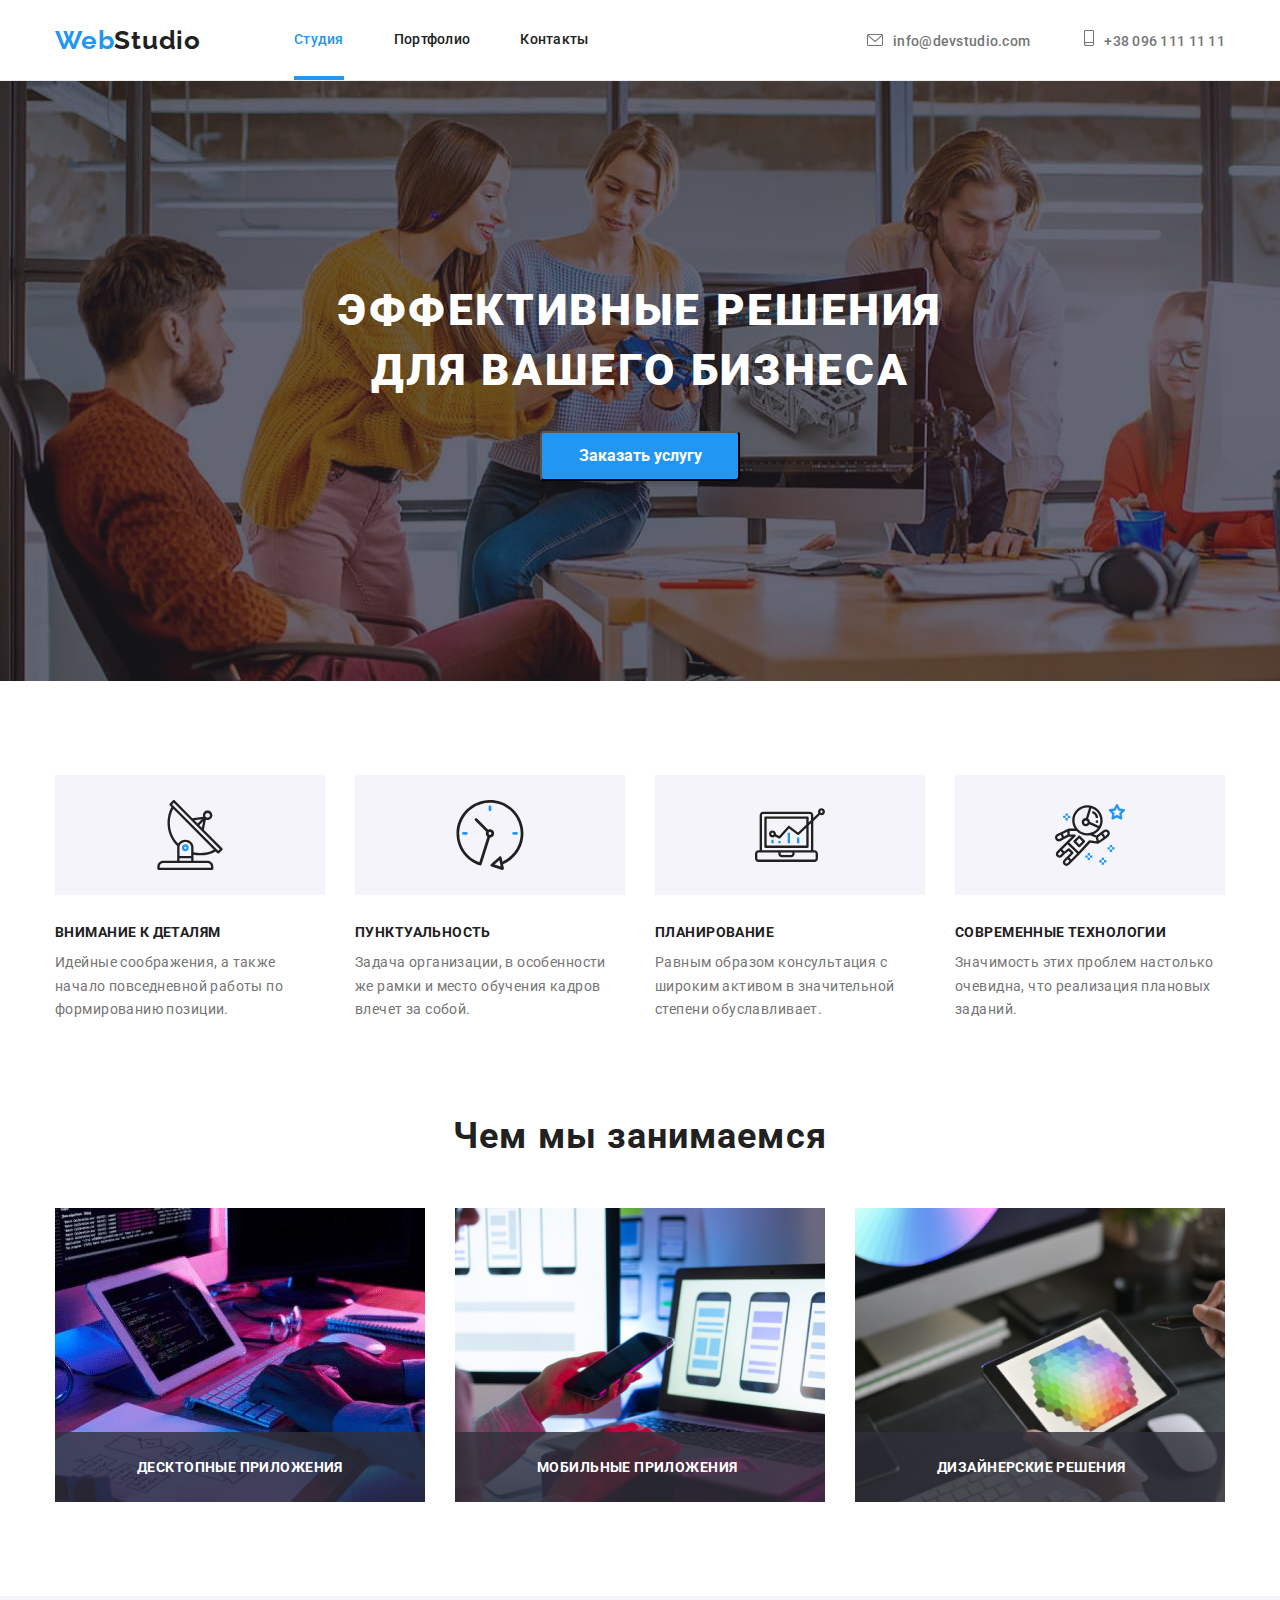
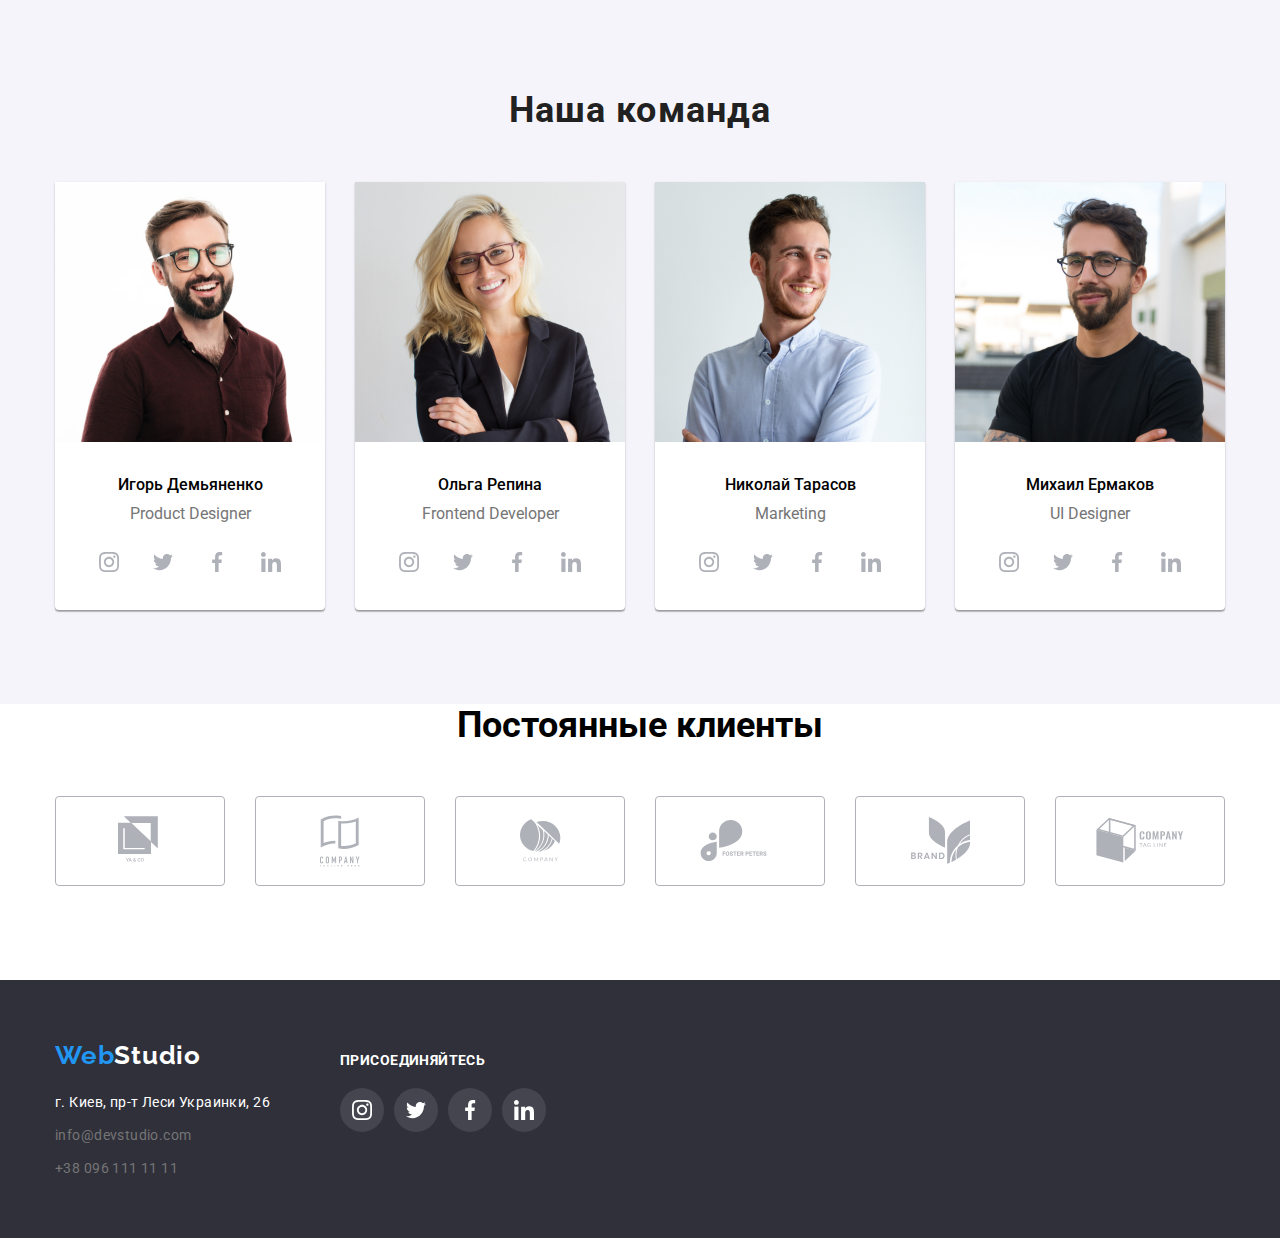
==== index.html @ 8945f526 "start" ====
<!DOCTYPE html>
<html lang="ru">

<head>
    <meta charset="UTF-8">
    <meta name="viewport" content="width=device-width, initial-scale=1.0">
    <title>домашка</title>
    <link rel="stylesheet" href="https://cdnjs.cloudflare.com/ajax/libs/modern-normalize/1.0.0/modern-normalize.min.css">
    <link rel="stylesheet" href="<link rel="preconnect" href="https://fonts.gstatic.com">
    <link href="https://fonts.googleapis.com/css2?family=Raleway:wght@700&family=Roboto:wght@400;500;700;900&display=swap" rel="stylesheet">
    <link rel="stylesheet" href="./css/styles.css">
</head>

<body>
    
        <!-- Шапка сайта -->
    <header class="header">
        <div class="container-header">
        <nav class="site-nav" >
            <a class="logo-a" href="#" tabindex="0"> <span class="logo">Web</span>Studio </a>
            <ul class="logo-a-list" > 
                <li class="logo-a-list-item"> <a class="logo-a-list-link" href="#"> <span class="studio" >Студия</span></a></li>
                <li class="logo-a-list-item"> <a class="logo-a-list-link" href="./portfolio.html" > <span class="text-portfolio">Портфолио</span></a> </li>
                <li class="logo-a-list-item"> <a class="logo-a-list-link" href="#" >Контакты</a> </li>
            </ul>
        </nav>
        <address class="header-contact">
            <a class="adress-mail"   href="mailto:info@devstudio.com"> <span  >
                <svg class="header-contact-svg">
                <use href="./images/sprite.svg#icon-mail"></use>
                </svg>info@devstudio.com</span></a>
            <a class="header-contact-tel" href="tel:+380961111111"><span > 
                <svg class="header-contact-tel-svg">
                    <use href="./images/sprite.svg#icon-smartphone"></use>
                </svg>+38 096 111 11 11 </span></a>
        </address>
        </div>
    </header>
    <main>
                <!-- Слоган -->
        <section class="hero">
            <div class="container">
            <h1 class="slogan">ЭФФЕКТИВНЫЕ РЕШЕНИЯ <br> ДЛЯ ВАШЕГО БИЗНЕСА</h1>
            <button data-modal-open class="button-main" type="button"  > <span class="button-main-text" >Заказать услугу</span></button>
            
            <div data-modal class="backdrop is-hidden">
                <div class="modal">
                    <button data-modal-close class="modal-svg" type="button"><svg width="18" height="18">
                            <use xlink:href="./images/sprite2.svg#close"></use>
                        </svg>
                    </button>
                </div>
            </div>
            </div>
        </section>
        <!-- Критерии  -->
    <section class="criterion">
        <div class="container">
            <ul class="criterion-list">
                <li class="criterion-list-item icon-antenna">
                    <h3 class="criterion-title">ВНИМАНИЕ К ДЕТАЛЯМ</h3> <span class="criterion-list-text"> Идейные соображения, а также начало повседневной работы по
                        формированию позиции.</span>
                </li>
                <li class="criterion-list-item icon-clock">
                    <h3 class="criterion-title">ПУНКТУАЛЬНОСТЬ</h3> <span class="criterion-list-text">Задача организации, в особенности же рамки и место обучения кадров
                        влечет за собой.</span>
                </li>
                <li class="criterion-list-item icon-diagram">
                    <h3 class="criterion-title">ПЛАНИРОВАНИЕ</h3> <span class="criterion-list-text">Равным образом консультация с широким активом в значительной степени
                        обуславливает.</span>
                </li>
                <li class="criterion-list-item icon-astronaut">
                    <h3 class="criterion-title">СОВРЕМЕННЫЕ ТЕХНОЛОГИИ</h3> <span class="criterion-list-text">Значимость этих проблем настолько очевидна, что реализация
                        плановых заданий.</span>
                </li>
            </ul>
        </div>
    </section>
        <!-- Чем мы занимаемся -->
        <section class="about-us">
        <div class="container">
            <h2 class="about-us-title">Чем мы занимаемся </h2>
            <ul class="about-us-list">
               <div class="about-us-thumb"> <li class="about-us-title-item"> <img src="images/comp.jpg" width="370" height="294" alt="на компе"> <div class="about-us-box"> <p class="about-us-text">Десктопные приложения</p></div> </li> </div>
                <div class="about-us-thumb"> <li class="about-us-title-item"> <img src="images/img-1.jpg" width="370" height="294" alt=" на телефоне"><div class="about-us-box">
                    <p class="about-us-text">Мобильные приложения</p>
                </div> </li></div>
                <div class="about-us-thumb"> <li class="about-us-title-item"> <img src="images/img-2.jpg" width="370" height="294" alt="планшет"><div class="about-us-box">
                    <p class="about-us-text">Дизайнерские решения</p>
                </div> </li></div>
            </ul>
        </div>
        </section>
        <!-- Наша команда -->
        <section class="team">
            <div class="container">
            <h2 class="team-title">Наша команда</h2>
            <ul class="team-list" >
                <li class="team-list-item"> <img class="team-img" src="images/Игорь.jpg" width="270" height="260" alt=" Игорь">
                    <h4 class="team-list-title">Игорь Демьяненко</h4> <span class="team-list-text" lang="en">Product Designer</span>
                    <ul class="team-list-link">
                        
                        <li class="team-list-link-li"> <a class="team-list-link-item" tabindex="0"><svg class="team-list-link-svg"><use href="./images/sprite2.svg#instagram"></use></svg></a>   </li>
                        <li class="team-list-link-li"> <a class="team-list-link-item" tabindex="0"><svg class="team-list-link-svg"><use href="./images/sprite2.svg#twitter"></use></svg></a>   </li> 
                        <li class="team-list-link-li"> <a class="team-list-link-item" tabindex="0"><svg class="team-list-link-svg"><use href="./images/sprite2.svg#facebook"></use></svg></a>   </li>
                        <li class="team-list-link-li"> <a class="team-list-link-item" tabindex="0"><svg class="team-list-link-svg"><use href="./images/sprite2.svg#linkedin"></use></svg></a>   </li>
                        
                    </ul>
                </li>
                <li class="team-list-item"> <img class="team-img" src="images/Ольга.jpg" width="270" height="260" alt="Ольга">
                    <h4 class="team-list-title">Ольга Репина</h4> <span  class="team-list-text" lang="en">Frontend Developer</span>
                    <ul class="team-list-link">
                    
                        <li class="team-list-link-li"> <a class="team-list-link-item" tabindex="0"><svg class="team-list-link-svg">
                                    <use href="./images/sprite2.svg#instagram"></use>
                                </svg></a> </li>
                        <li class="team-list-link-li"> <a class="team-list-link-item" tabindex="0"><svg class="team-list-link-svg">
                                    <use href="./images/sprite2.svg#twitter"></use>
                                </svg></a> </li>
                        <li class="team-list-link-li"> <a class="team-list-link-item" tabindex="0"><svg class="team-list-link-svg">
                                    <use href="./images/sprite2.svg#facebook"></use>
                                </svg></a> </li>
                        <li class="team-list-link-li"> <a class="team-list-link-item" tabindex="0"><svg class="team-list-link-svg">
                                    <use href="./images/sprite2.svg#linkedin"></use>
                                </svg></a> </li>
                    
                    </ul>
                </li>
                <li class="team-list-item" > <img class="team-img" src="images/Николай.jpg" width="270" height="260" alt="Николай">
                    <h4 class="team-list-title">Николай Тарасов</h4> <span class="team-list-text" lang="en">Marketing</span>
                    <ul class="team-list-link">
                    
                        <li class="team-list-link-li" > <a class="team-list-link-item" tabindex="0"><svg class="team-list-link-svg">
                                    <use href="./images/sprite2.svg#instagram"></use>
                                </svg></a> </li>
                        <li class="team-list-link-li"> <a class="team-list-link-item" tabindex="0"><svg class="team-list-link-svg">
                                    <use href="./images/sprite2.svg#twitter"></use>
                                </svg></a> </li>
                        <li class="team-list-link-li"> <a class="team-list-link-item" tabindex="0"><svg class="team-list-link-svg">
                                    <use href="./images/sprite2.svg#facebook"></use>
                                </svg></a> </li>
                        <li class="team-list-link-li"> <a class="team-list-link-item" tabindex="0"><svg class="team-list-link-svg">
                                    <use href="./images/sprite2.svg#linkedin"></use>
                                </svg></a> </li>
                    </ul>
                </li>
                <li class="team-list-item"> <img class="team-img" src="images/Михаил.jpg" width="270" height="260" alt="Михаил">
                    <h4 class="team-list-title">Михаил Ермаков</h4> <span class="team-list-text" lang="en">UI Designer</span>
                    <ul class="team-list-link">
                    
                        <li  class="team-list-link-li"> <a  class="team-list-link-item" tabindex="0"><svg class="team-list-link-svg">
                                    <use href="./images/sprite2.svg#instagram"></use>
                                </svg></a> </li>
                        <li class="team-list-link-li"> <a class="team-list-link-item" tabindex="0"><svg class="team-list-link-svg">
                                    <use href="./images/sprite2.svg#twitter"></use>
                                </svg></a> </li>
                        <li class="team-list-link-li"> <a class="team-list-link-item" tabindex="0"><svg class="team-list-link-svg">
                                    <use href="./images/sprite2.svg#facebook"></use>
                                </svg></a> </li>
                        <li class="team-list-link-li"> <a class="team-list-link-item" tabindex="0"><svg class="team-list-link-svg">
                                    <use href="./images/sprite2.svg#linkedin"></use>
                                </svg></a> </li>
                    </ul>
                </li>
            </ul>
            </div>
        </section>

        <!-- Постоянные клиенты -->
        <section class="clients">
            <div class="container">
            <h2 class="clients-title" >Постоянные клиенты</h2>
        <ul class="clients-list">
            <li class="clients-list-item"><a class="clients-link" href=""><svg class="clients-svg" width="44" height="49"><use href="./images/sprite2.svg#yaco"></use></svg></a></li>
            <li class="clients-list-item"><a class="clients-link" href=""><svg class="clients-svg" width="40" height="52"><use href="./images/sprite2.svg#company-1"></use></svg></a></li>
            <li class="clients-list-item"><a class="clients-link" href=""><svg  class="clients-svg"width="41" height="43"><use href="./images/sprite2.svg#company-2"></use></svg></a></li>
            <li class="clients-list-item"><a class="clients-link" href=""><svg class="clients-svg" width="80" height="42"><use href="./images/sprite2.svg#foster-peters"></use></svg></a></li>
            <li class="clients-list-item"><a class="clients-link" href=""><svg class="clients-svg" width="59" height="47"><use href="./images/sprite2.svg#brand"></use></svg></a></li>
            <li class="clients-list-item"><a class="clients-link" href=""><svg class="clients-svg" width="88" height="45"><use href="./images/sprite2.svg#company-3"></use></svg></a></li>
        </ul>
        </div>
        </section>
        </main>
        <!-- Подвал -->
        <footer class="footer">
            <div class="container">
                <div class="footer-container">
                <div class="footer-maininfo" >
            <a class="logo-a-footer" href="#"> <span class="logo">Web</span><span class="logo-a-footer-text">Studio</span></a>
            <address class="footer-adress">
                <ul class="footer-list">
               <li class="footer-list-item"> <a class="footer-list-text" href="https://goo.gl/maps/csx7mLunFfqbMCbs7" target="_blank">г. Киев, пр-т Леси Украинки, 26</a> </li>
               <li class="footer-list-item"> <a class="footer-list-contact" href="mailto:info@devstudio.com">info@devstudio.com</a> </li>
               <li class="footer-list-item"> <a class="footer-list-contact" href="tel:+380961111111">+38 096 111 11 11</a> </li>
                </ul>
            </address>
                </div>
            <!-- Присоединяйтесь -->
            <div class="container-recconect">
                <h4>ПРИСОЕДИНЯЙТЕСЬ</h4>
                <ul class="container-recconect-list">
                
                    <li class="container-recconect-list-item"> <a class="recconect-list-link" tabindex="0"><svg class="recconect-svg">
                                <use href="./images/sprite2.svg#instagram"></use>
                            </svg></a> </li>
                    <li class="container-recconect-list-item"> <a class="recconect-list-link" tabindex="0"><svg class="recconect-svg">
                                <use href="./images/sprite2.svg#twitter"></use>
                            </svg></a> </li>
                    <li class="container-recconect-list-item"> <a class="recconect-list-link" tabindex="0"><svg class="recconect-svg">
                                <use href="./images/sprite2.svg#facebook"></use>
                            </svg></a> </li>
                    <li class="container-recconect-list-item"> <a class="recconect-list-link" tabindex="0"><svg class="recconect-svg">
                                <use href="./images/sprite2.svg#linkedin"></use>
                            </svg></a> </li>
                
                </ul>
            </div>
            </div>
            </div>
            
        </footer>
    
    <script src="./js/modal.js"></script>
</body>

</html>
---- css/styles.css ----
/* Общие значения для цвета и шрифта */
:root {
  --primary-text-color: #757575;
  --title-text-color: #212121;
  --dedicated-text-color: #2196f3;
  --heroandadress-text-color: #ffffff;
  --main-font: 'Roboto', sans-serif;
  --second-font: 'Raleway', sans-serif;
}

/* Общие правила для всех тегов */
h1,
h2,
h3,
h4,
h5,
h6 {
  margin: 0;
}
p {
  margin: 0;
}
address {
  font-style: normal;
}
ul {
  list-style: none;
  padding: 0px;
  margin: 0px;
}

body {
  font-family: var(--main-font);
  margin: 0;
}
a {
  text-decoration: none;
  color: var(--title-text-color);
}
/* Общие правила для контейнера Дива */
.container {
  width: 1200px;
  padding: 0 15px;
  margin: 0 auto;
  align-items: center;
  display: block;
}
/* Общие правила  */
.adress-mail:hover,
.adress-mail:focus {
  color: var(--dedicated-text-color);
  transition: 250ms cubic-bezier(0.4, 0, 0.2, 1);
}
.adress-mail:hover .header-contact-svg,
.adress-mail:focus .header-contact-svg {
  fill: var(--dedicated-text-color);
  transition: 250ms cubic-bezier(0.4, 0, 0.2, 1);
}

.button:hover,
.button:focus {
  background: #2196f3;
  transition: 250ms cubic-bezier(0.4, 0, 0.2, 1);
}
.portfolio {
  color: var(--dedicated-text-color);
}
.portfolio::after {
  content: '';
  position: absolute;
  display: inline-block;
  width: 100%;
  height: 4px;
  background-color: #2196f3;
  bottom: 0;
  left: 0;
}
.studio {
  color: var(--dedicated-text-color);
}
.studio::after {
  content: '';
  position: absolute;
  display: inline-block;
  width: 100%;
  height: 4px;
  background-color: #2196f3;
  bottom: 0;
  left: 0;
}

/* Стили для СТУДИЯ */
/* Стили для верхней линии header */
.container-header {
  width: 1200px;
  padding: 0 15px;
  margin: 0 auto;
  align-items: center;
  display: flex;
}
header {
  border-bottom: 1px solid#ececec;

  background-color: var(--heroandadress-text-color);
}
.logo {
  color: var(--dedicated-text-color);
}
.logo-a-list-link {
  position: relative;
  display: inline-block;
  padding-top: 32px;
  padding-bottom: 32px;
}
.logo-a-list-link:hover,
.logo-a-list-link:focus {
  color: var(--dedicated-text-color);
  transition: 250ms cubic-bezier(0.4, 0, 0.2, 1);
}
.logo-a:hover,
.logo-a:focus {
  color: var(--dedicated-text-color);
  transition: 250ms cubic-bezier(0.4, 0, 0.2, 1);
}
.logo-a {
  font-family: var(--second-font);
  font-style: normal;
  font-weight: bold;
  font-size: 26px;
  line-height: 1.19;
  letter-spacing: 0.03em;
  color: var(--title-text-color);
  margin-right: 93px;
}
.logo-a-list {
  font-style: normal;
  font-weight: 500;
  font-size: 14px;
  line-height: 1.14;
  letter-spacing: 0.02em;
  display: flex;
}
.logo-a-list-item:not(:last-child) {
  margin-right: 50px;
}
.site-nav {
  display: flex;
  align-items: center;
}
.header-contact-tel {
  color: var(--primary-text-color);
}
.header-contact-tel:hover,
.header-contact-tel:focus {
  color: var(--dedicated-text-color);
  transition: 250ms cubic-bezier(0.4, 0, 0.2, 1);
}
.header-contact-tel:hover .header-contact-tel-svg,
.header-contact-tel:focus .header-contact-tel-svg {
  fill: var(--dedicated-text-color);
  transition: 250ms cubic-bezier(0.4, 0, 0.2, 1);
}
.header-contact {
  margin-left: auto;
}
.header-contact-tel {
  font-style: normal;
  font-weight: 500;
  font-size: 14px;
  line-height: 16px;
  letter-spacing: 0.02em;
}
.adress-mail {
  margin-right: 50px;
  color: var(--primary-text-color);
  font-style: normal;
  font-weight: 500;
  font-size: 14px;
  line-height: 16px;
  letter-spacing: 0.02em;
}
.header-contact-svg {
  width: 16px;
  height: 12px;
  fill: #757575;
  margin-right: 10px;
}
.header-contact-tel-svg {
  width: 10px;
  height: 16px;
  fill: #757575;
  margin-right: 10px;
}
/* Секция Герой */

/* Скрытый заголовок */
.visually-hidden {
  position: absolute;
  width: 1px;
  height: 1px;
  margin: -1px;
  border: 0;
  padding: 0;

  white-space: nowrap;
  clip-path: imset(100%);
  clip: rect(0 0 0 0);
}

.hero {
  display: flex;
  flex-direction: column;
  text-align: center;
  margin-bottom: 94px;
  background-image: linear-gradient(
      rgba(47, 48, 58, 0.4),
      rgba(47, 48, 58, 0.4)
    ),
    url('../images/hero.jpg');
  background-repeat: no-repeat;
  max-width: 1600px;
  margin-left: auto;
  margin-right: auto;
}
.slogan {
  font-style: normal;
  font-weight: 900;
  font-size: 44px;
  line-height: 1.36;
  letter-spacing: 0.06em;
  text-transform: uppercase;
  margin-top: 200px;
  margin-bottom: 30px;
  color: var(--heroandadress-text-color);
}

.button-main {
  background: #2196f3;
  box-shadow: 0px 4px 4px rgba(0, 0, 0, 0.15);
  border-radius: 4px;
  width: 200px;
  height: 50px;
  margin-bottom: 200px;
}
.button-main-text {
  font-family: var(--main-font);
  font-weight: bold;
  font-size: 16px;
  line-height: 30px;
  color: var(--heroandadress-text-color);
  min-width: 200px;
  height: 50px;
}

.button span:hover,
.button span:focus {
  color: #ffffff;
  transition: 250ms cubic-bezier(0.4, 0, 0.2, 1);
}
/* МОДАЛКА */
.backdrop {
  position: fixed;
  top: 0;
  left: 0;
  width: 100%;
  height: 100%;
  background: rgba(0, 0, 0, 0.2);
  z-index: 1;
  transition: 250ms cubic-bezier(0.4, 0, 0.2, 1);
}
.backdrop.is-hidden {
  opacity: 0;
  pointer-events: none;
}

.modal {
  position: absolute;
  top: 50%;
  left: 50%;
  transform: translate(-50%, -50%);

  width: 528px;
  height: 581px;
  background-color: #ffffff;
  box-shadow: 0px 1px 3px rgba(0, 0, 0, 0.12), 0px 1px 1px rgba(0, 0, 0, 0.14),
    0px 2px 1px rgba(0, 0, 0, 0.2);
  border-radius: 4px;
}
.modal-svg {
  position: absolute;
  top: 8px;
  right: 8px;
  width: 30px;
  height: 30px;
  background: #ffffff;
  border-radius: 50%;
  border: 1px solid rgba(0, 0, 0, 0.1);
  box-sizing: border-box;
  justify-content: center;
  align-items: center;
  display: flex;
}
/* Критерии */
.criterion {
  margin-bottom: 94px;
}
.criterion-list {
  display: flex;
}
.criterion-title {
  font-style: normal;
  font-weight: bold;
  font-size: 14px;
  line-height: 1.14;
  letter-spacing: 0.03em;
  text-transform: uppercase;
  color: var(--title-text-color);
  margin-bottom: 10px;
}
.criterion-list-text {
  font-style: normal;
  font-weight: normal;
  font-size: 14px;
  line-height: 1.71;
  letter-spacing: 0.03em;
  color: var(--primary-text-color);
}

.criterion-list-item::before {
  content: '';
  display: block;
  width: 270px;
  height: 120px;
  background-position: center;
  background-repeat: no-repeat;
  background-color: #f5f4fa;
  margin-bottom: 30px;
}
.icon-antenna::before {
  background-image: url('../images/antenna.svg');
}
.icon-clock::before {
  background-image: url('../images/clock.svg');
}
.icon-diagram::before {
  background-image: url('../images/diagram.svg');
}
.icon-astronaut::before {
  background-image: url('../images/astronaut.svg');
}
.criterion-list-item:not(:last-child) {
  margin-right: 30px;
}

/* Чем мы занимаемся */
.about-us-list {
  display: flex;
}

.about-us {
  margin-bottom: 94px;
}
.about-us-title {
  font-weight: bold;
  font-size: 36px;
  line-height: 1.16;
  text-align: center;
  letter-spacing: 0.03em;
  color: var(--title-text-color);
  margin-bottom: 50px;
}
.about-us-thumb:not(:last-child) {
  margin-right: 30px;
}
.about-us-thumb {
  position: relative;
  width: 370px;
  height: 294px;
}
.about-us-box {
  display: block;
  width: 370px;
  height: 70px;

  position: absolute;
  bottom: 0;
  left: 0;
  background: rgba(47, 48, 58, 0.8);
}
.about-us-text {
  display: inline-block;
  font-style: normal;
  font-weight: bold;
  font-size: 14px;
  line-height: 16px;

  letter-spacing: 0.03em;
  text-transform: uppercase;
  margin: 27px 82px;
  color: #ffffff;
}
/* Наша команда */
.team {
  padding-top: 94px;
  background-color: #f5f4fa;
}
.team-list {
  display: flex;
}
.team-list-item {
  width: 270px;
  height: 428px;
  box-shadow: 0px 1px 3px rgba(0, 0, 0, 0.12), 0px 1px 1px rgba(0, 0, 0, 0.14),
    0px 2px 1px rgba(0, 0, 0, 0.2);
  border-radius: 0px 0px 4px 4px;
  background-color: var(--heroandadress-text-color);
  text-align: center;
  margin-bottom: 94px;
}
.team-list-item:not(:last-child) {
  margin-right: 30px;
}
.team-img {
  margin-bottom: 30px;
}
.team-title {
  font-weight: bold;
  font-size: 36px;
  line-height: 1.16;
  text-align: center;
  letter-spacing: 0.03em;
  color: var(--title-text-color);
  margin-bottom: 50px;
}
.team-list-title {
  font-style: normal;
  font-weight: 500;
  font-size: 16px;
  line-height: 1.18;
  margin-bottom: 10px;
}
.team-list-text {
  font-style: normal;
  font-weight: normal;
  font-size: 16px;
  line-height: 1.18;
  color: var(--primary-text-color);
}
.team-list-link {
  display: flex;
  justify-content: center;
  margin-top: 16px;
}
.team-list-link-li:not(:last-child) {
  margin-right: 10px;
}
.team-list-link-item {
  width: 44px;
  height: 44px;
  display: block;
  border-radius: 50%;
  background-color: #ffffff;
  display: flex;
  justify-content: center;
  align-items: center;
}

.team-list-link-li:focus {
  background-color: #2196f3;
  transition: 250ms cubic-bezier(0.4, 0, 0.2, 1);
}
.team-list-link-item:hover,
.team-list-link-item:focus {
  background-color: #2196f3;
  transition: 250ms cubic-bezier(0.4, 0, 0.2, 1);
}
.team-list-link-item:hover .team-list-link-svg,
.team-list-link-item:focus .team-list-link-svg {
  fill: #ffffff;
  transition: 250ms cubic-bezier(0.4, 0, 0.2, 1);
}
.team-list-link-svg {
  width: 20px;
  height: 20px;
  fill: #afb1b8;
}
/* Клиенты */
.clients {
  margin-bottom: 94px;
}
.clients-list {
  display: flex;
}
.clients-title {
  text-align: center;
  font-style: normal;
  font-weight: bold;
  font-size: 36px;
  line-height: 42px;
  margin-bottom: 50px;
}
.clients-list-item:not(:last-child) {
  margin-right: 30px;
}
.clients-link {
  display: flex;
  width: 170px;
  height: 90px;
  border: 1px solid #afb1b8;
  border-radius: 4px;
}
.clients-svg {
  margin: auto;
  fill: #afb1b8;
}
.clients-link:hover,
.clients-link:focus {
  border: 1px solid #2196f3;
  border-radius: 4px;
  transition: 250ms cubic-bezier(0.4, 0, 0.2, 1);
}
.clients-link:hover .clients-svg,
.clients-link:focus .clients-svg {
  fill: #2196f3;
  transition: 250ms cubic-bezier(0.4, 0, 0.2, 1);
}
/* Подвал */
.footer {
  background-color: #2f303a;
  padding-top: 60px;
  padding-bottom: 57px;
}
.logo-a-footer {
  font-family: var(--second-font);
  font-style: normal;
  font-weight: bold;
  font-size: 26px;
  line-height: 1.19;
  letter-spacing: 0.03em;
  color: var(--title-text-color);
  display: inline-block;
  margin-bottom: 20px;
}
.logo-a-footer-text {
  color: var(--heroandadress-text-color);
}
.footer-list-item:not(:last-child) {
  margin-bottom: 9px;
}
.footer-list-text {
  color: var(--heroandadress-text-color);
}
.footer-list {
  font-style: normal;
  font-weight: normal;
  font-size: 14px;
  line-height: 1.71;
  letter-spacing: 0.03em;
  color: rgba(255, 255, 255, 0.6);
}
.footer-list-contact {
  color: var(--primary-text-color);
}
.footer-container {
  display: flex;
}
.container-recconect {
  margin-top: 12px;
  margin-left: 70px;
}
.container-recconect h4 {
  font-style: normal;
  font-weight: bold;
  font-size: 14px;
  line-height: 16px;
  letter-spacing: 0.03em;
  text-transform: uppercase;
  color: #ffffff;
}
.container-recconect-list {
  display: flex;
  justify-content: center;
  margin-top: 20px;
}
.container-recconect-list-item:not(:last-child) {
  margin-right: 10px;
}
.recconect-svg {
  width: 20px;
  height: 20px;
  fill: #ffffff;
}
.recconect-list-link {
  width: 44px;
  height: 44px;
  border-radius: 50%;
  background-color: rgba(255, 255, 255, 10%);
  display: flex;
  justify-content: center;
  align-items: center;
}
.recconect-list-link:hover,
.recconect-list-link:focus {
  background-color: #2196f3;
  transition: 250ms cubic-bezier(0.4, 0, 0.2, 1);
}
/* страница ПОРТФОЛИО */
/* Шапка Header */
.header-portfolio {
  margin-bottom: 64px;
}
/* Мейн секция */

.work-list-title {
  font-style: normal;
  font-weight: bold;
  font-size: 18px;
  line-height: 2;
  letter-spacing: 0.06em;
  color: var(--title-text-color);
  margin-bottom: 4px;
}
.work-list-text {
  font-style: normal;
  font-weight: normal;
  font-size: 16px;
  line-height: 1.87;
  letter-spacing: 0.03em;
  color: var(--primary-text-color);
}
.list-button {
  display: flex;
  justify-content: center;
  margin-bottom: 34px;
}
.list-button-item {
  height: 38px;
}

.list-button-item:not(:last-child) {
  margin-right: 8px;
}
.work-button {
  background: #f5f4fa;
  padding: 6px 22px;
  border-radius: 4px;
  border: unset;
}

.work-button:hover,
.work-button:focus {
  background-color: var(--dedicated-text-color);
  box-shadow: 0px 4px 4px rgba(0, 0, 0, 0.25);
  transition: 250ms cubic-bezier(0.4, 0, 0.2, 1);
}
.work-button:hover .work-button-text,
.work-button:focus .work-button-text {
  color: #ffffff;
  transition: 250ms cubic-bezier(0.4, 0, 0.2, 1);
}

.work-button-text {
  font-style: normal;
  font-weight: 500;
  font-size: 16px;
  line-height: 1.62;
}
.work-list {
  display: flex;
  flex-wrap: wrap;
  margin-bottom: 94px;
}
.work-list-item {
  margin-right: 30px;
  margin-bottom: 30px;
  width: 370px;
  border: 1px solid #eeeeee;
}
.work-list-link {
  display: inline-block;
}
.work-list-link:hover,
.work-list-link:focus {
  box-shadow: 0px 4px 4px rgba(0, 0, 0, 0.25);
  transition: 250ms cubic-bezier(0.4, 0, 0.2, 1);
}
.work-list-item:nth-child(3n) {
  margin-right: 0;
}
.text-container {
  margin: 20px 24px;
}
.work-thumb {
  position: relative;
  width: 370px;
  height: 294px;
  overflow: hidden;
}

.work-thumb-title {
  position: absolute;
  width: 100%;
  height: 100%;
  transform: translateY(100%);
  transition: 250ms cubic-bezier(0.4, 0, 0.2, 1);
  background: rgba(33, 150, 243, 0.9);
  padding: 63px 24px;
  font-family: Roboto;
  font-style: normal;
  font-weight: normal;
  font-size: 18px;
  line-height: 28px;
  letter-spacing: 0.03em;
  color: #ffffff;
}
.work-list-link:hover .work-thumb-title,
.work-list-link:focus .work-thumb-title {
  transform: translateY(0%);
}
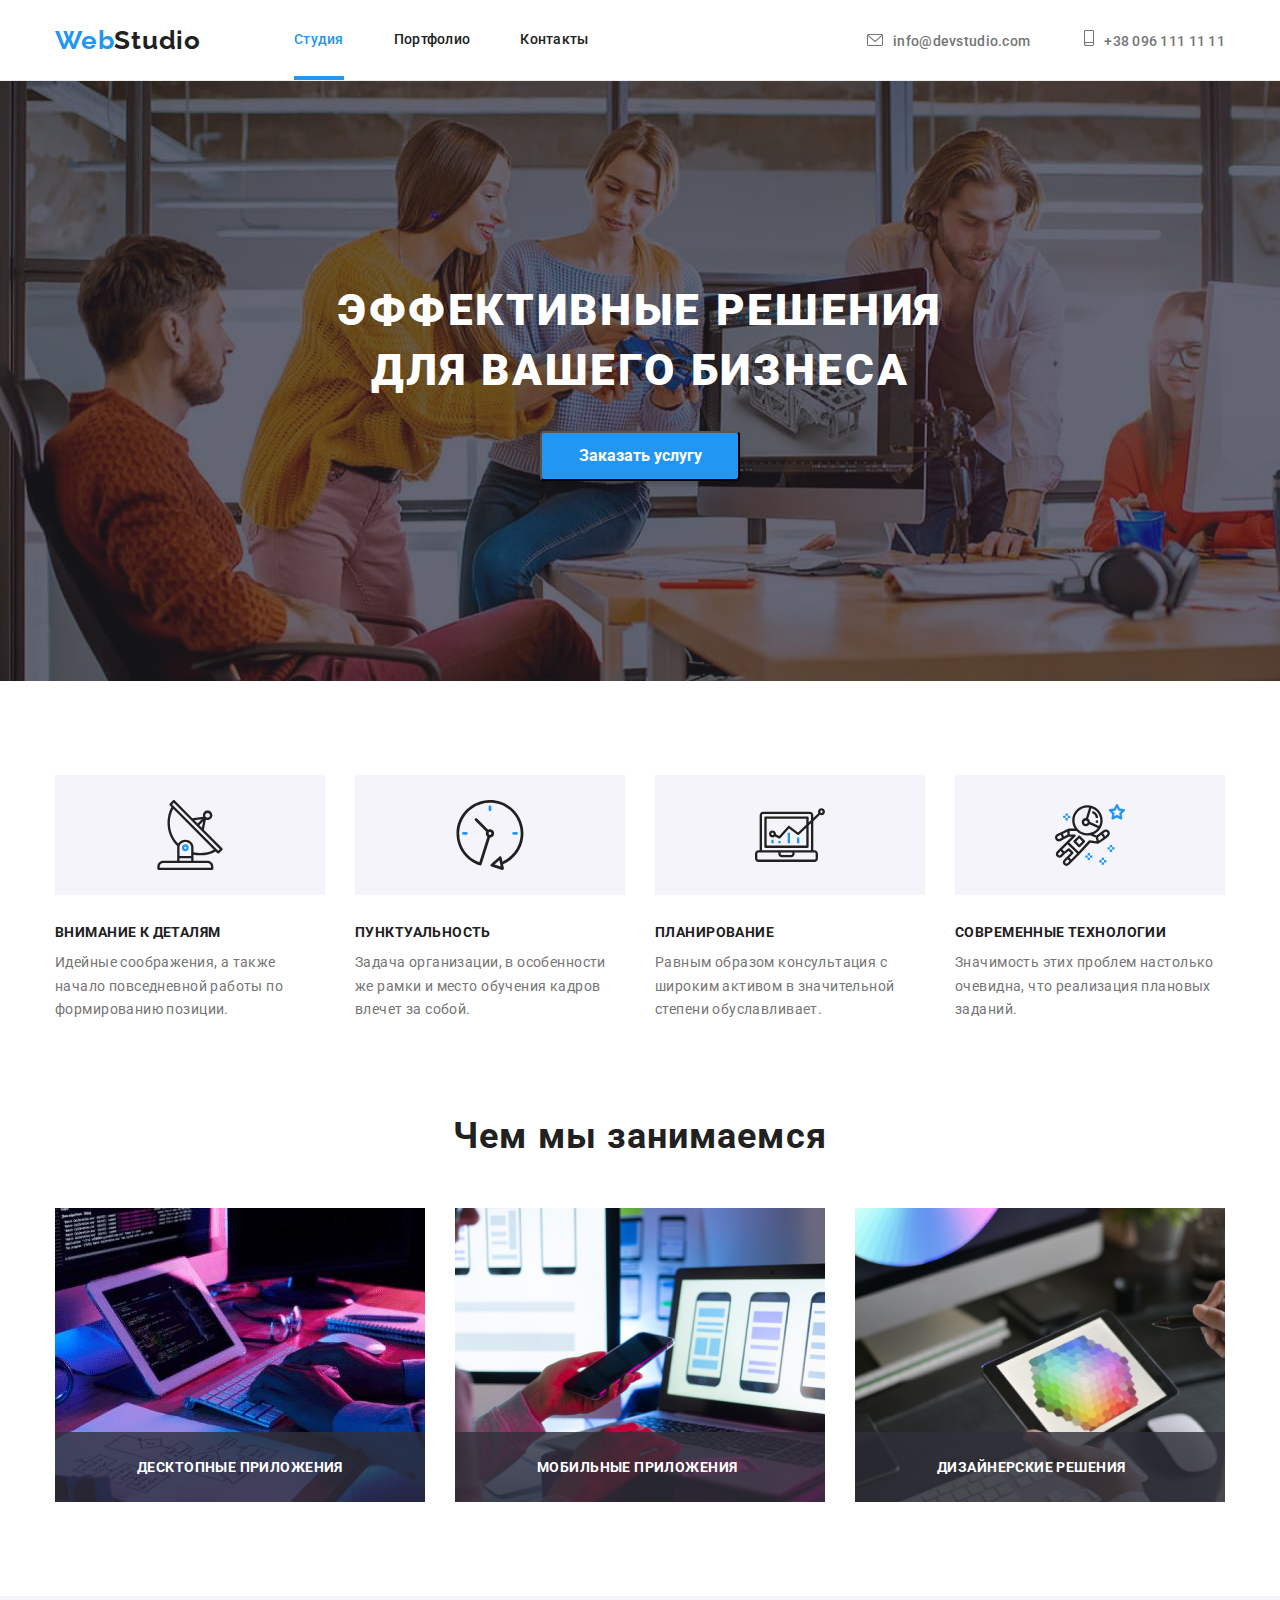
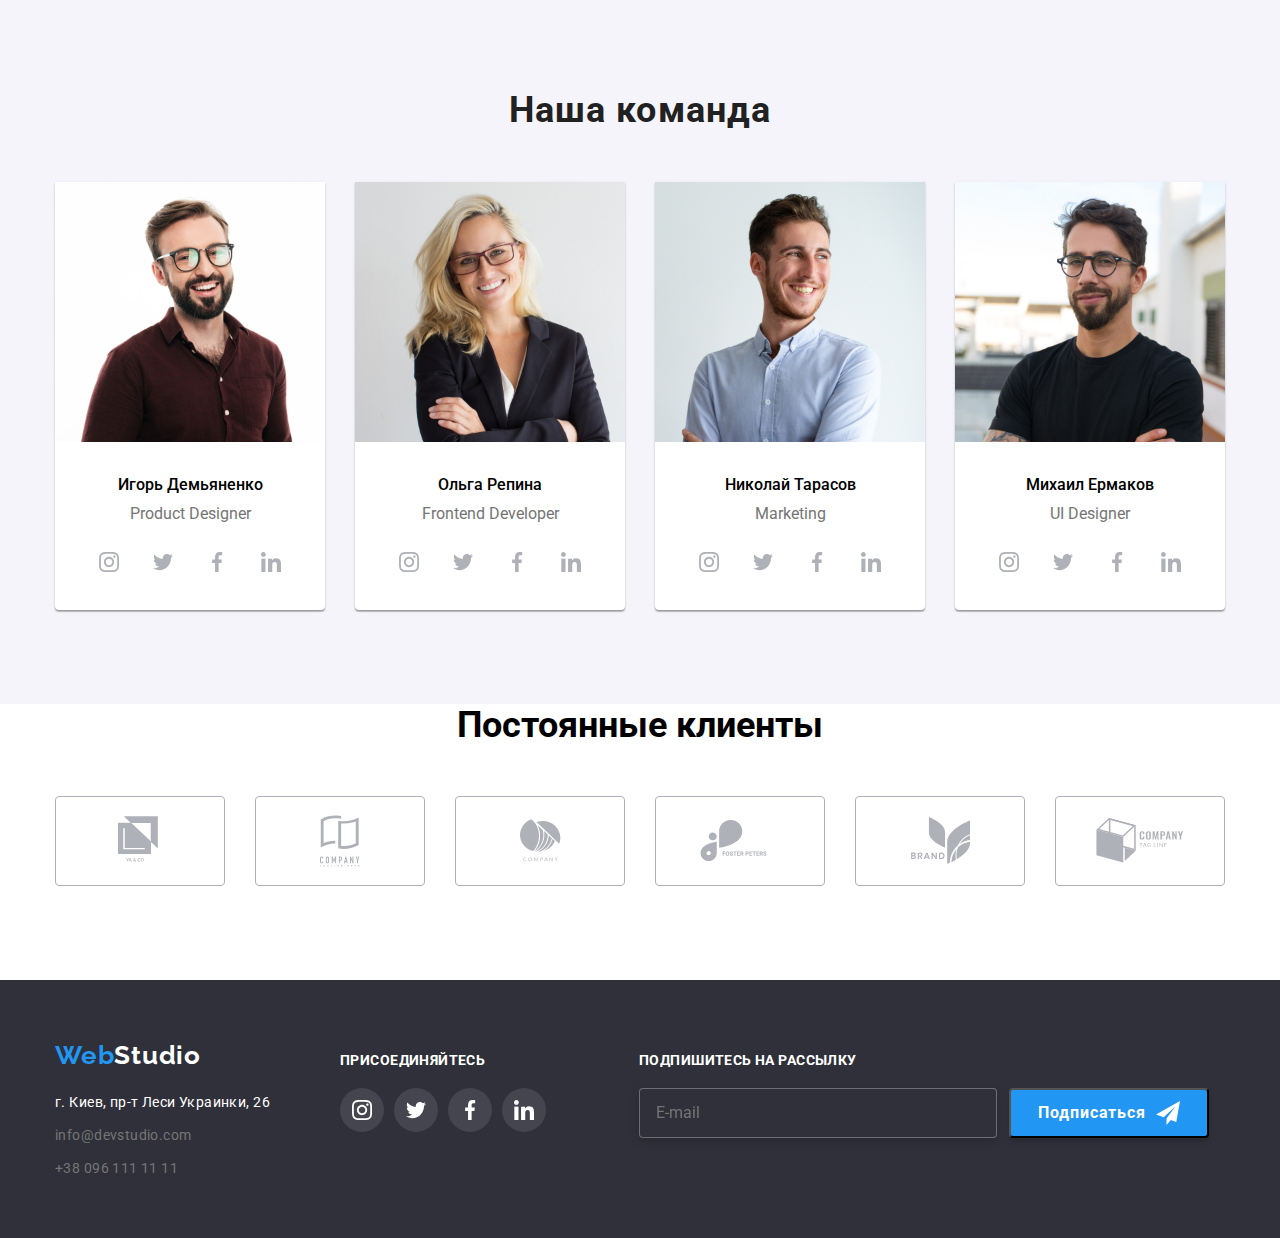
==== commit 091a2485: "11" ====
--- a/index.html
+++ b/index.html
@@ -55,6 +55,7 @@
         </section>
         <!-- Критерии  -->
     <section class="criterion">
+        
         <div class="container">
             <ul class="criterion-list">
                 <li class="criterion-list-item icon-antenna">
@@ -198,6 +199,7 @@
             <!-- Присоединяйтесь -->
             <div class="container-recconect">
                 <h4>ПРИСОЕДИНЯЙТЕСЬ</h4>
+                
                 <ul class="container-recconect-list">
                 
                     <li class="container-recconect-list-item"> <a class="recconect-list-link" tabindex="0"><svg class="recconect-svg">
@@ -215,6 +217,20 @@
                 
                 </ul>
             </div>
+            <!-- Обратная связь телега -->
+            <div class="subscribe">
+                <H4>Подпишитесь на рассылку</H4>
+                <div class="form-subscribe">
+                <form action="" method="post"> 
+                    <input class="fas" type="text" name="message" placeholder="E-mail" />
+                </form>
+                <form action="" method="">
+                    <button class="button-subscribe">  <span >Подписаться </span>  </button>
+                </form>
+                </div>
+            </div>
+
+
             </div>
             </div>
             
--- a/css/styles.css
+++ b/css/styles.css
@@ -604,6 +604,70 @@
   background-color: #2196f3;
   transition: 250ms cubic-bezier(0.4, 0, 0.2, 1);
 }
+/* Подпишитесь */
+.subscribe {
+  margin-top: 12px;
+  margin-left: 93px;
+}
+.form-subscribe {
+  display: flex;
+}
+.subscribe h4 {
+  font-style: normal;
+  font-weight: bold;
+  font-size: 14px;
+  line-height: 16px;
+  letter-spacing: 0.03em;
+  text-transform: uppercase;
+  color: #ffffff;
+  margin-bottom: 20px;
+}
+.fas {
+  width: 358px;
+  height: 50px;
+  border: 1px solid rgba(255, 255, 255, 0.3);
+  box-sizing: border-box;
+  filter: drop-shadow(0px 4px 4px rgba(0, 0, 0, 0.15));
+  border-radius: 4px;
+  background-color: #2f303a;
+  color: rgba(255, 255, 255, 0.6);
+  margin-right: 12px;
+  padding-left: 16px;
+  padding-top: 15px;
+  padding-bottom: 15px;
+}
+.button-subscribe {
+  display: flex;
+  background: #2196f3;
+  box-shadow: 0px 4px 4px rgba(0, 0, 0, 0.15);
+  border-radius: 4px;
+  width: 200px;
+  height: 50px;
+  align-items: center;
+  justify-content: center;
+}
+.test {
+  width: 24px;
+  height: 24px;
+}
+.button-subscribe span {
+  font-family: Roboto;
+  font-style: normal;
+  font-weight: bold;
+  font-size: 16px;
+  line-height: 30px;
+  letter-spacing: 0.06em;
+  color: #ffffff;
+  margin-right: 10px;
+}
+.button-subscribe::after {
+  content: '';
+  display: inline-block;
+  width: 24px;
+  height: 24px;
+  background-image: url('../images/icon-send.svg');
+  background-position: center;
+}
 /* страница ПОРТФОЛИО */
 /* Шапка Header */
 .header-portfolio {
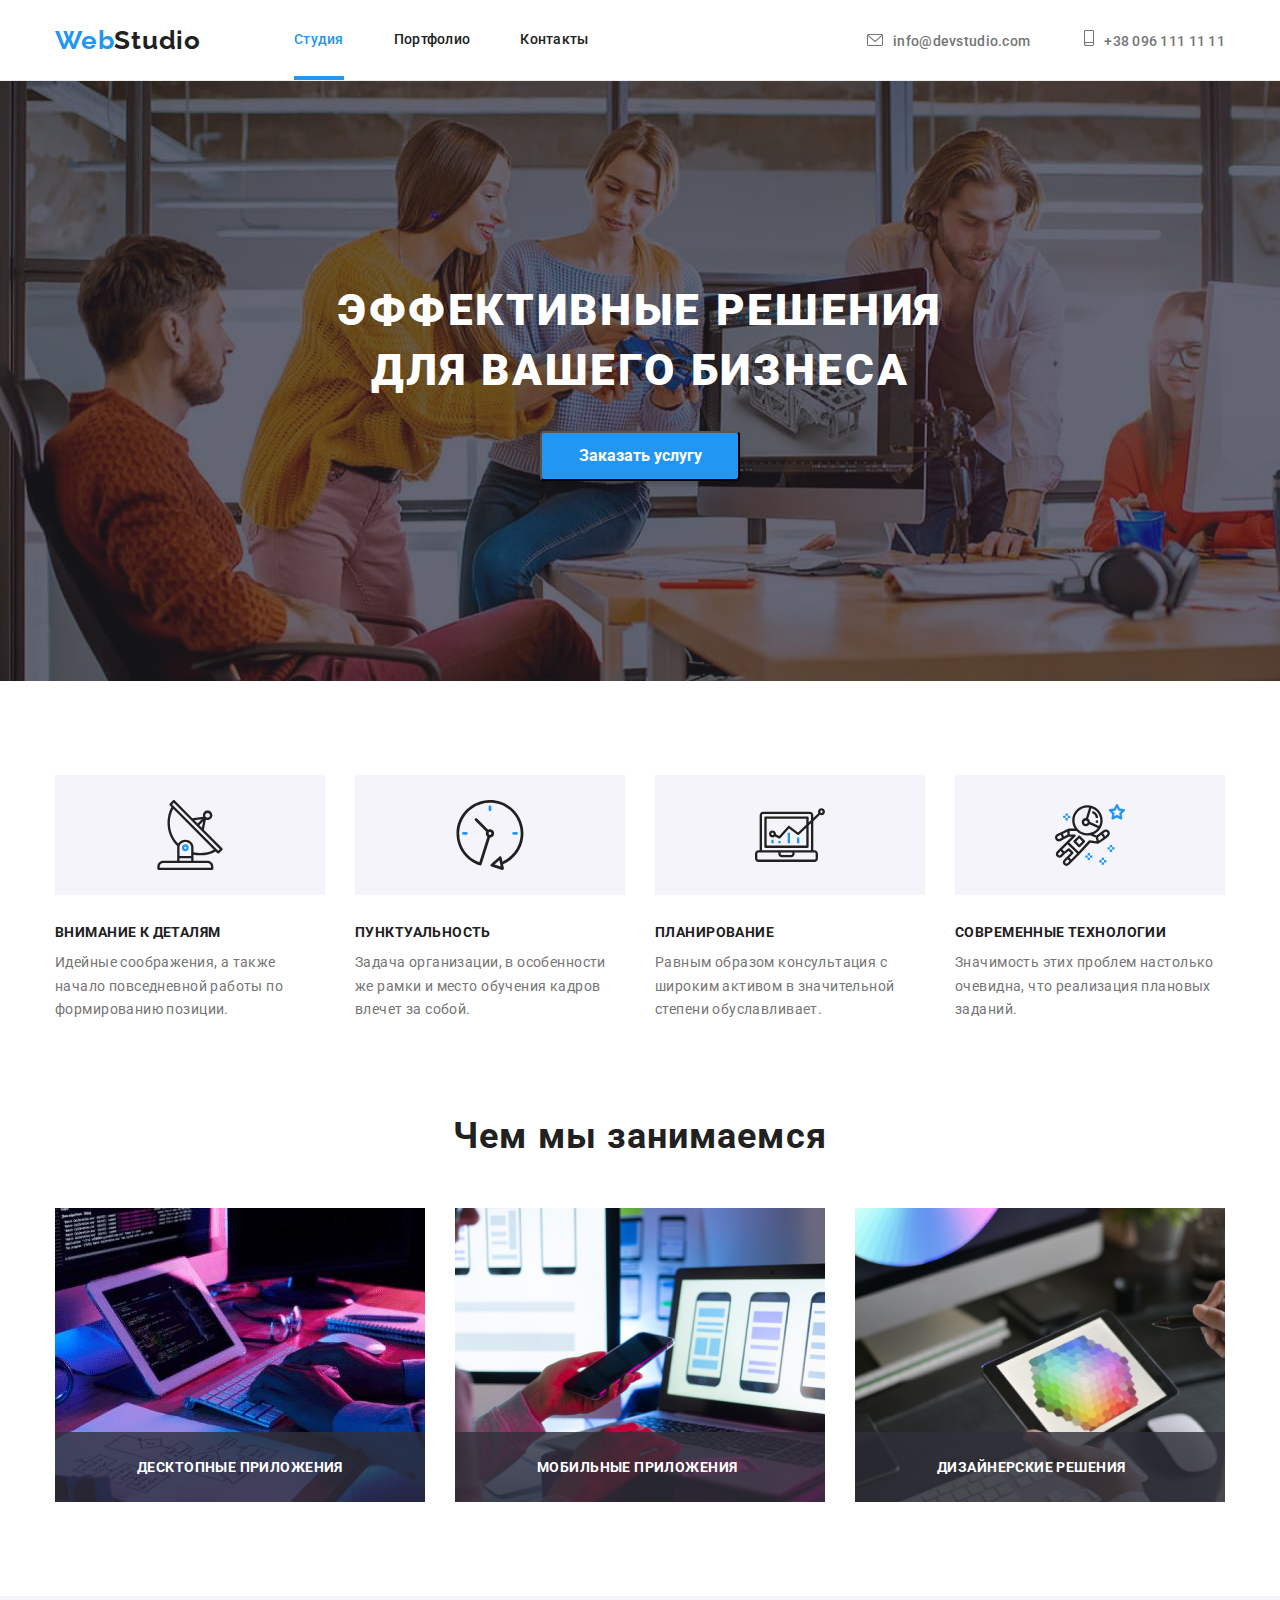
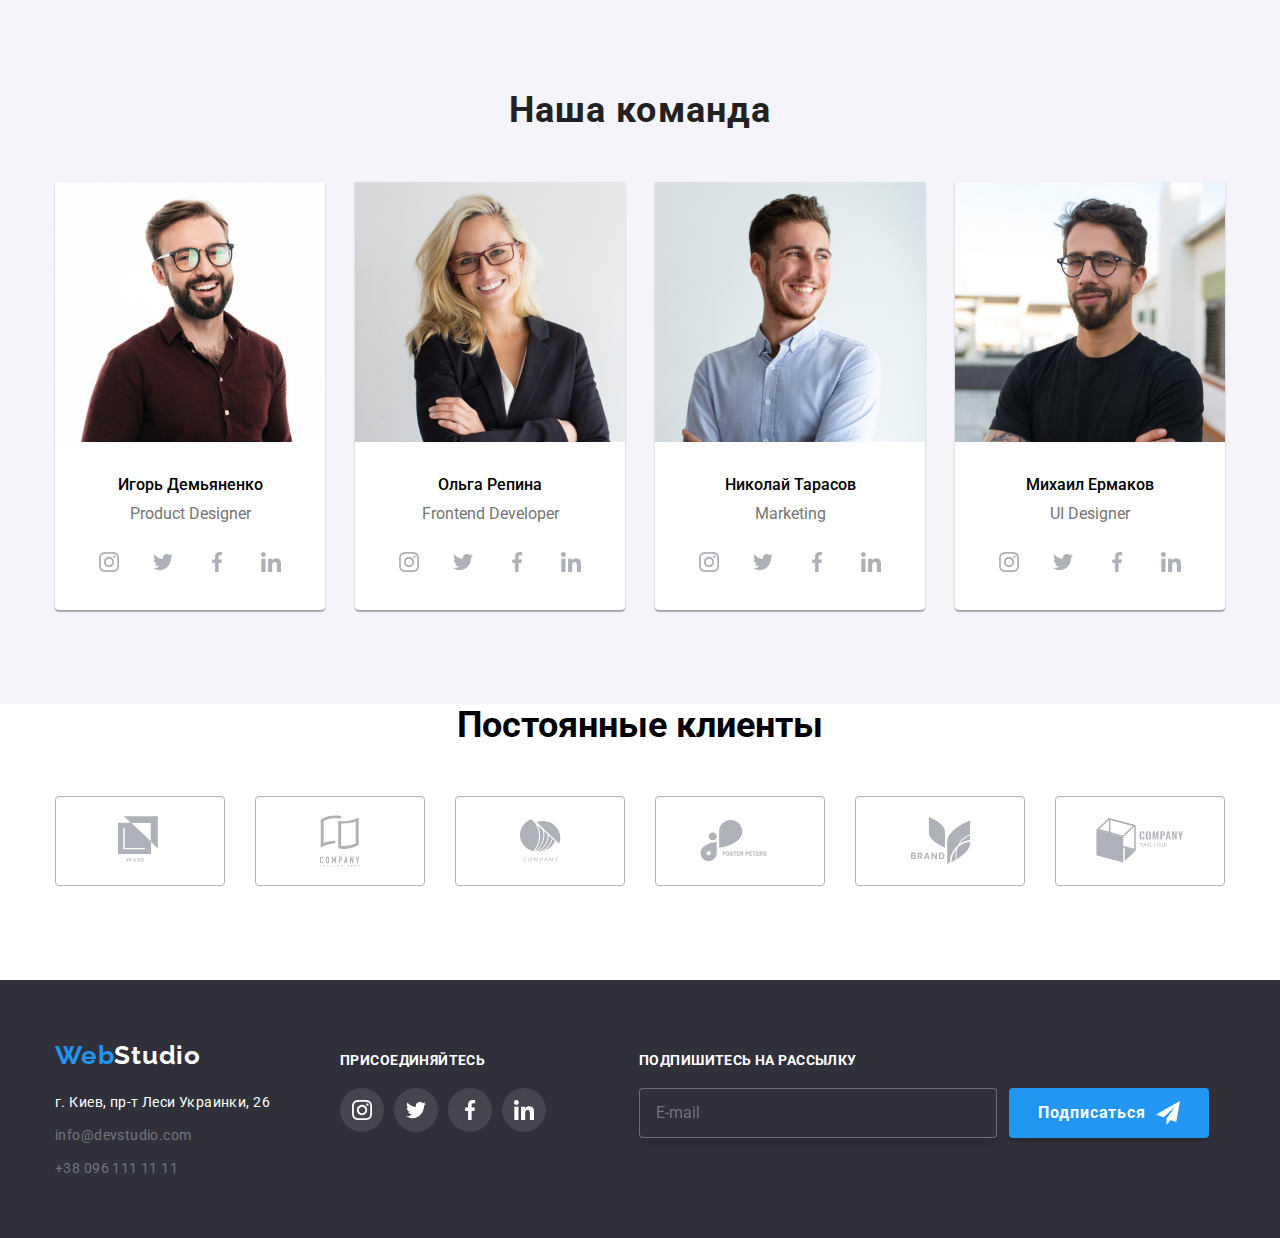
==== commit 2a1774e0: "gg" ====
--- a/index.html
+++ b/index.html
@@ -45,10 +45,28 @@
             
             <div data-modal class="backdrop is-hidden">
                 <div class="modal">
-                    <button data-modal-close class="modal-svg" type="button"><svg width="18" height="18">
+                    <button data-modal-close class="modal-svg" type="button"><svg class="modal-button-close" width="18" height="18">
                             <use xlink:href="./images/sprite2.svg#close"></use>
                         </svg>
                     </button>
+                    <b>Оставьте свои данные, мы вам перезвоним</b>
+                    <form class="modal-form">
+                        <label class="form-lebel"><span>Имя</span><span class="modal-form-input-waepper"><input class="modal-form-input type="text" name="message"> <svg class="modal-icon" width="18" height="18">
+                            <use href="./images/sprite2.svg#icon-person-black"></use>
+                        </svg></span></label>
+                        <label class="form-lebel"><span>Телефон</span><span class="modal-form-input-waepper"><input class="modal-form-input type="text" name="message">
+                        <svg class="modal-icon"  width="18" height="18">
+                            <use href="./images/sprite2.svg#icon-phone-black"></use></svg></span></label>
+                        <label class="form-lebel"><span>Почта</span><span class="modal-form-input-waepper"><input class="modal-form-input type="text" name="message">
+                        <svg class="modal-icon"  width="18" height="18">
+                            <use href="./images/sprite2.svg#icon-email-black"></use></svg></span></label>
+                        <label class="form-lebel"><span>Комментарий</span> <textarea class="modal-form-message"  name="comment" placeholder="Введите текст"></textarea>
+                        </label>
+                        <input class="modal-form-policy visually-hidden" id="user-policy" type="checkbox" name="user-policy" value="accept-policy"><label class="modal-form-policy-text" for="user-policy" >Соглашаюсь с рассылкой и принимаю <a class="modal-link-policy" href=""> Условия договора</a></label>
+                        <button class="modal-form-btn" type="submit"> Отправить </button>
+                    </form>
+                    
+
                 </div>
             </div>
             </div>
--- a/css/styles.css
+++ b/css/styles.css
@@ -278,7 +278,7 @@
   top: 50%;
   left: 50%;
   transform: translate(-50%, -50%);
-
+  padding: 40px;
   width: 528px;
   height: 581px;
   background-color: #ffffff;
@@ -299,6 +299,134 @@
   justify-content: center;
   align-items: center;
   display: flex;
+}
+.modal-svg:hover .modal-button-close,
+.modal-svg:focus .modal-button-close {
+  fill: var(--dedicated-text-color);
+  transition: 250ms cubic-bezier(0.4, 0, 0.2, 1);
+  cursor: pointer;
+}
+
+.modal b {
+  display: block;
+  font-style: normal;
+  font-weight: bold;
+  font-size: 20px;
+  line-height: 23px;
+  text-align: center;
+  letter-spacing: 0.03em;
+  color: #212121;
+  margin-bottom: 12px;
+}
+.modal-form {
+  display: flex;
+  flex-direction: column;
+  text-align: left;
+}
+.modal-form span {
+  display: block;
+  font-style: normal;
+  font-weight: normal;
+  font-size: 12px;
+  line-height: 14px;
+  letter-spacing: 0.01em;
+  color: #757575;
+  margin-bottom: 4px;
+}
+.modal-form-input {
+  width: 100%;
+  height: 40px;
+  border: 1px solid rgba(33, 33, 33, 0.2);
+  box-sizing: border-box;
+  border-radius: 4px;
+  padding-left: 42px;
+  cursor: pointer;
+}
+.modal-form-input-waepper {
+  position: relative;
+}
+.modal-icon {
+  position: absolute;
+  top: 50%;
+  left: 12px;
+  transform: translateY(-50%);
+}
+.modal-form-message {
+  font-style: normal;
+  font-weight: normal;
+  font-size: 12px;
+  line-height: 14px;
+  letter-spacing: 0.01em;
+  border: 1px solid rgba(33, 33, 33, 0.2);
+  resize: none;
+  height: 120px;
+  width: 100%;
+  padding: 12px 16px;
+  cursor: pointer;
+}
+.modal-form-policy-text::before {
+  content: '';
+  display: inline-block;
+  width: 16px;
+  height: 15px;
+  border-radius: 2px;
+  border: 2px solid #000000;
+  margin-right: 7px;
+}
+.modal-form-policy:checked + .modal-form-policy-text::before {
+  background-color: var(--dedicated-text-color);
+  background-image: url('../images/Vector.svg');
+  background-repeat: no-repeat;
+  background-position: center;
+  border-color: var(--dedicated-text-color);
+  transition: 250ms cubic-bezier(0.4, 0, 0.2, 1);
+}
+.modal-form-input:focus + .modal-icon {
+  fill: var(--dedicated-text-color);
+  transition: 250ms cubic-bezier(0.4, 0, 0.2, 1);
+}
+.modal-form-input:focus {
+  border-color: var(--dedicated-text-color);
+  outline: none;
+}
+.modal-form-policy-text {
+  margin-top: 20px;
+  font-weight: 400;
+  font-size: 14px;
+  line-height: 1.71;
+  letter-spacing: 0.03em;
+}
+.modal-link-policy {
+  text-decoration: underline;
+  color: var(--dedicated-text-color);
+  transition: 250ms cubic-bezier(0.4, 0, 0.2, 1);
+}
+.modal-form-btn {
+  width: 200px;
+  height: 50px;
+  background: #188ce8;
+  box-shadow: 0px 4px 4px rgba(0, 0, 0, 0.15);
+  border-radius: 4px;
+  font-family: Roboto;
+  font-style: normal;
+  font-weight: bold;
+  font-size: 16px;
+  line-height: 30px;
+  display: block;
+  align-items: center;
+  text-align: center;
+  letter-spacing: 0.06em;
+  color: #ffffff;
+  margin-top: 30px;
+  margin-left: auto;
+  margin-right: auto;
+  transition: 250ms cubic-bezier(0.4, 0, 0.2, 1);
+  cursor: pointer;
+  border: none;
+}
+.modal-form-message:focus {
+  border-color: var(--dedicated-text-color);
+  outline: none;
 }
 /* Критерии */
 .criterion {
@@ -645,6 +773,7 @@
   height: 50px;
   align-items: center;
   justify-content: center;
+  border: none;
 }
 .test {
   width: 24px;
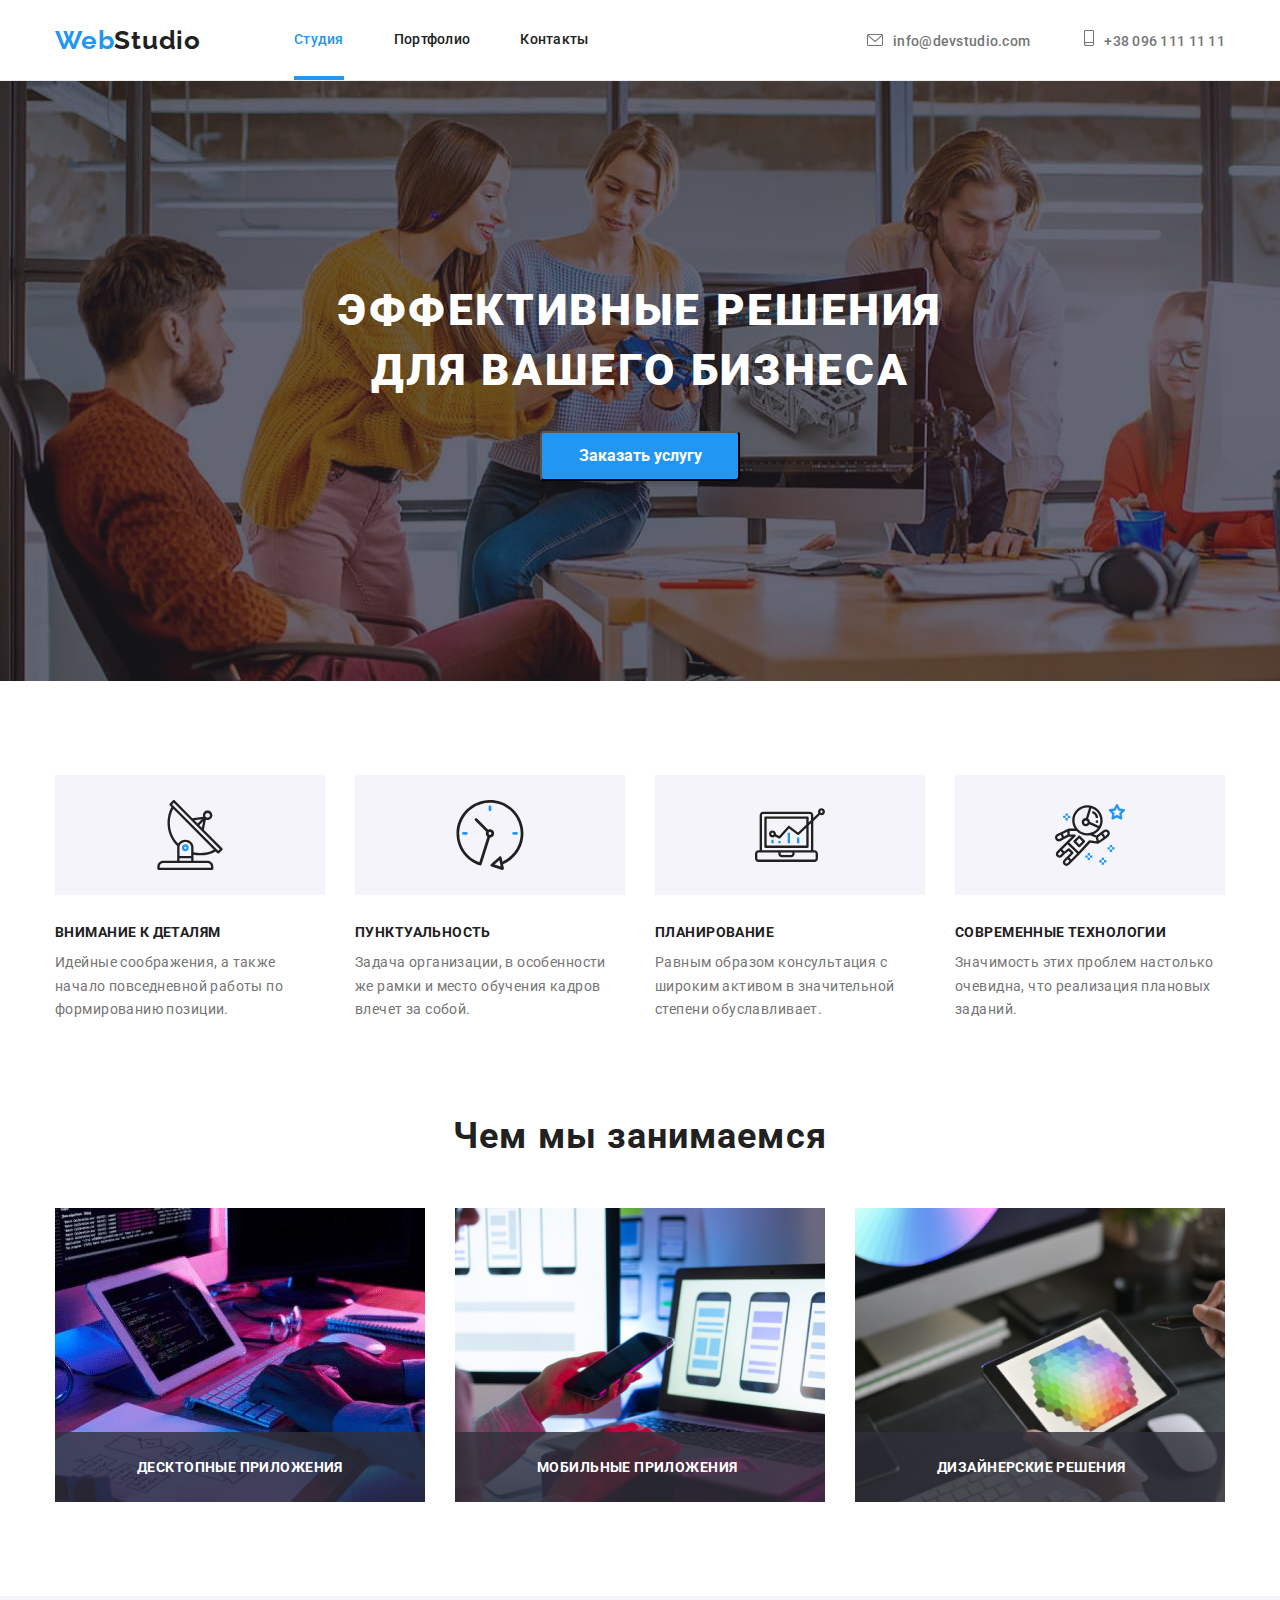
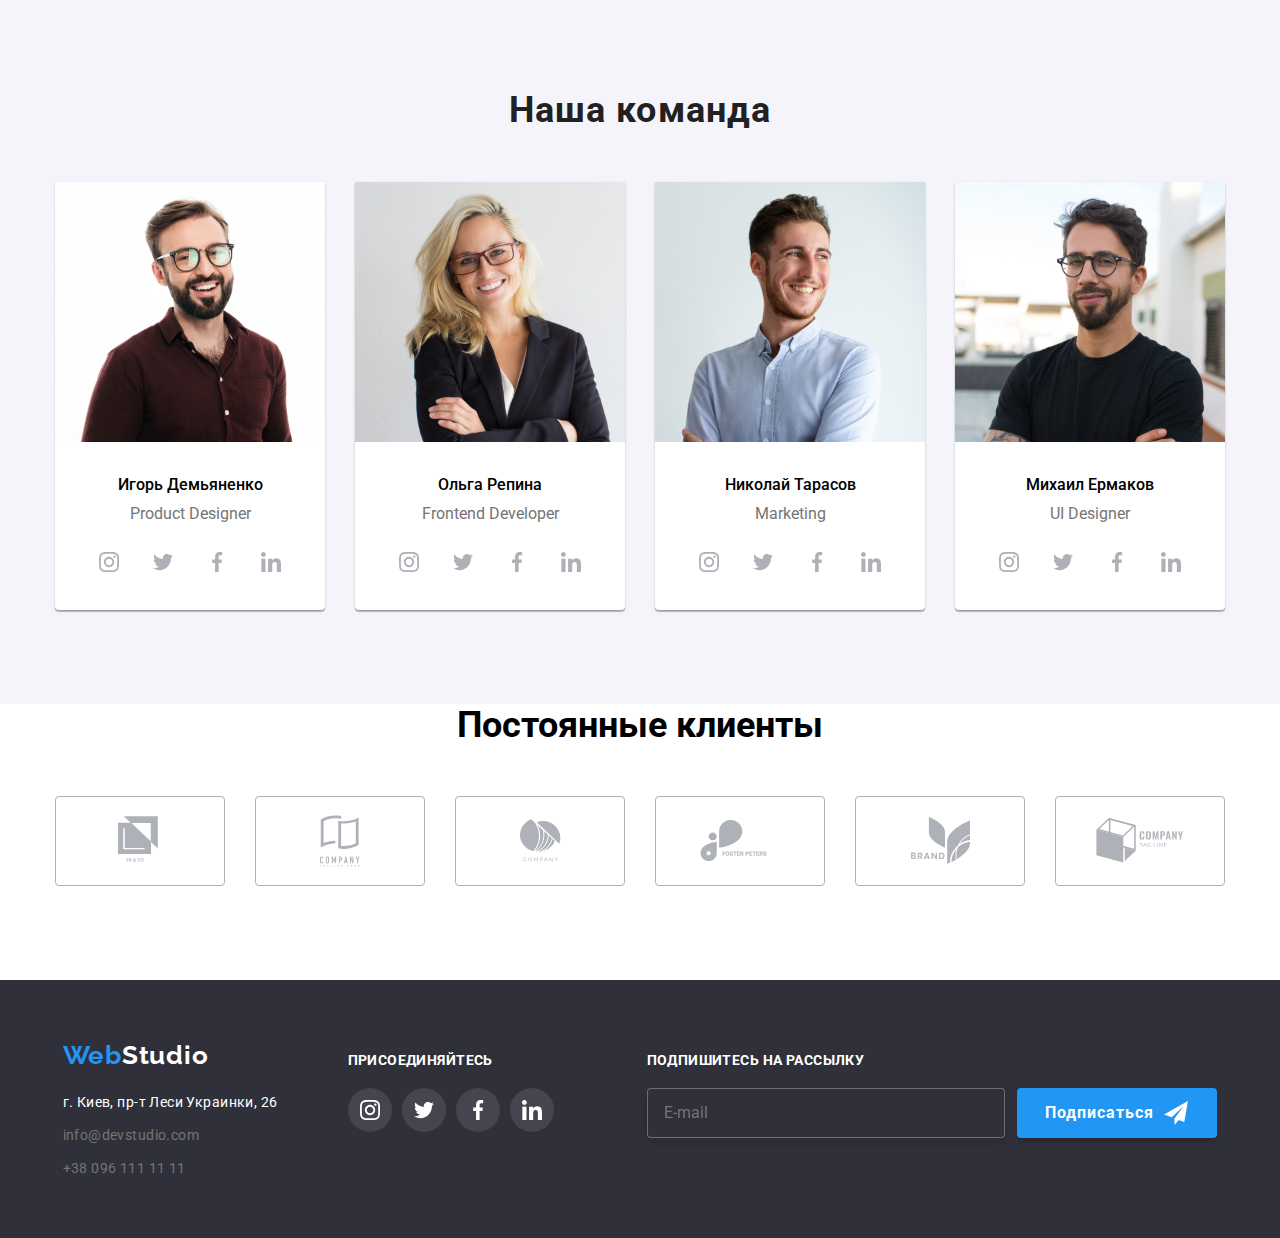
==== commit a5e8008b: "d" ====
--- a/index.html
+++ b/index.html
@@ -202,7 +202,7 @@
         </main>
         <!-- Подвал -->
         <footer class="footer">
-            <div class="container">
+            <div class="container-foot">
                 <div class="footer-container">
                 <div class="footer-maininfo" >
             <a class="logo-a-footer" href="#"> <span class="logo">Web</span><span class="logo-a-footer-text">Studio</span></a>
--- a/css/styles.css
+++ b/css/styles.css
@@ -40,6 +40,20 @@
 /* Общие правила для контейнера Дива */
 .container {
   width: 1200px;
+  padding: 0 15px;
+  margin: 0 auto;
+  align-items: center;
+  display: block;
+}
+.container-foot {
+  width: 1185px;
+  padding: 0 15px;
+  margin: 0 auto;
+  align-items: center;
+  display: block;
+}
+.container-footer {
+  width: 100px;
   padding: 0 15px;
   margin: 0 auto;
   align-items: center;
